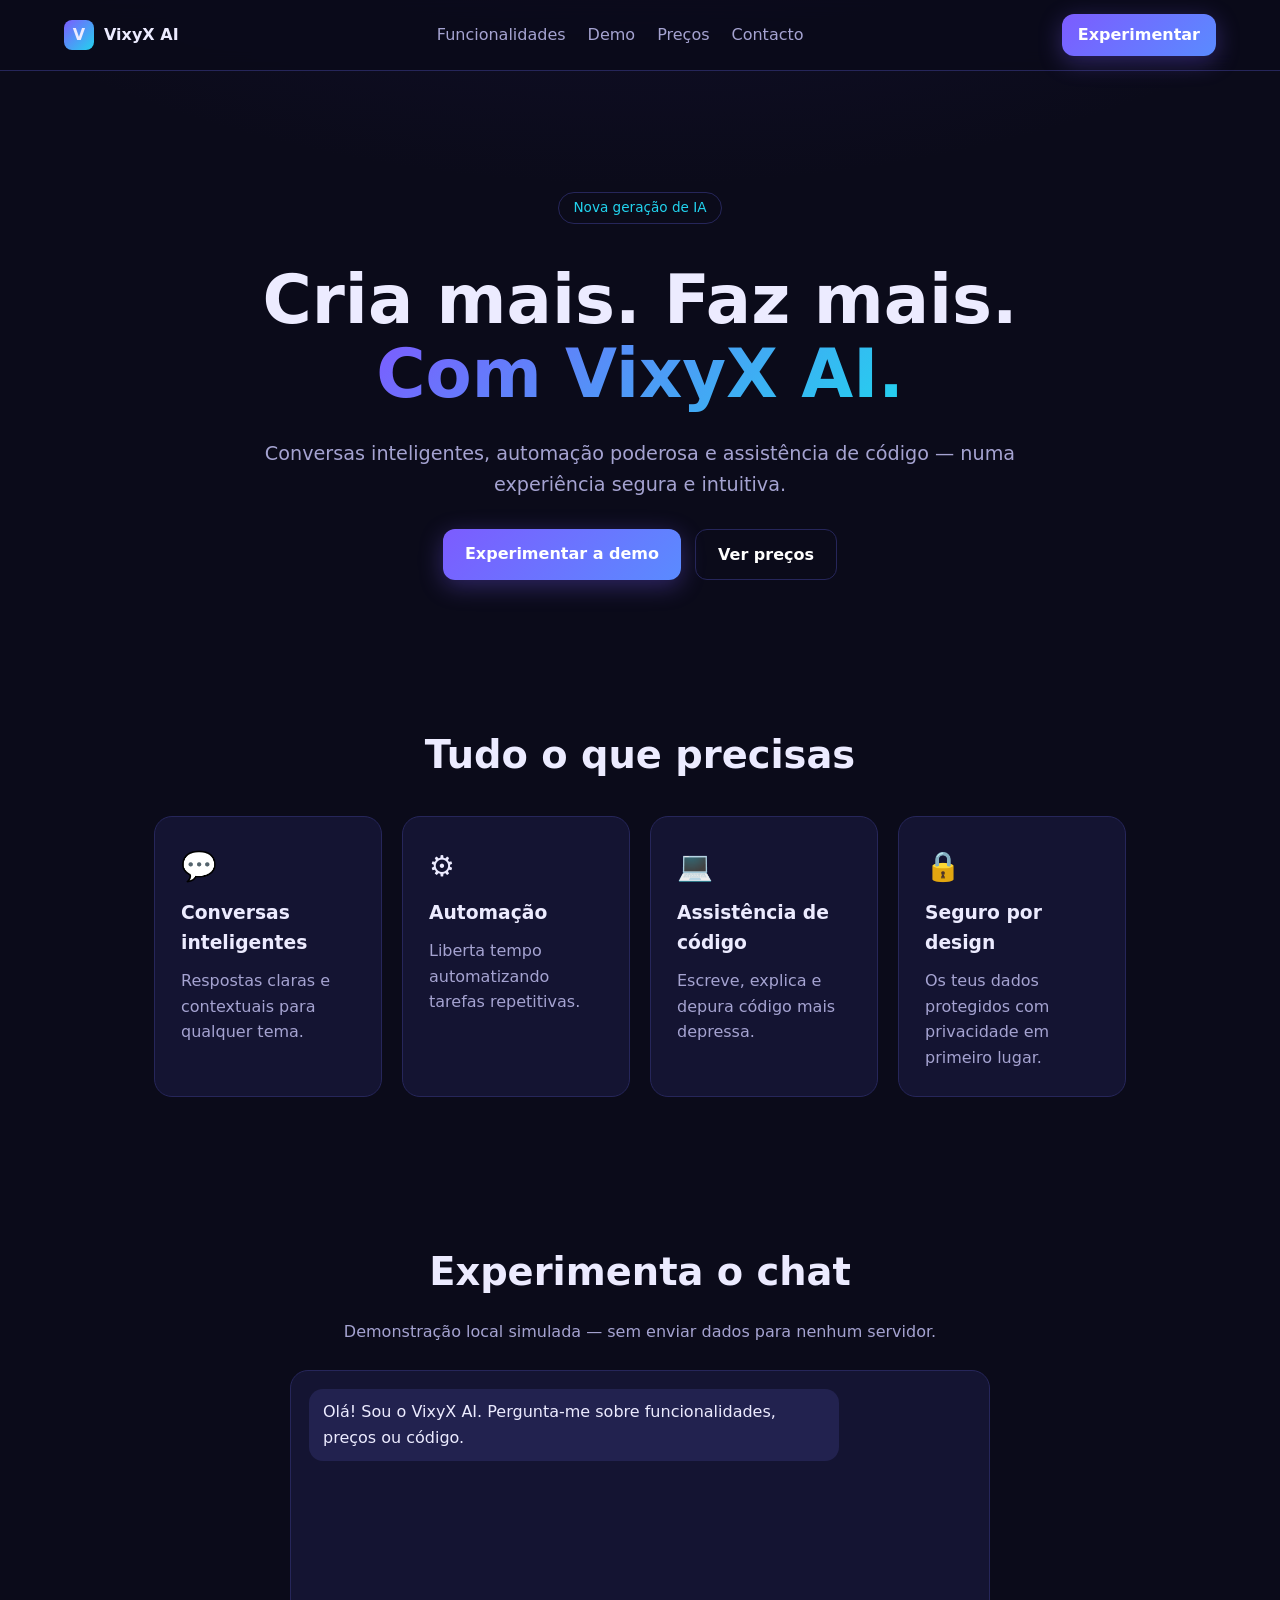
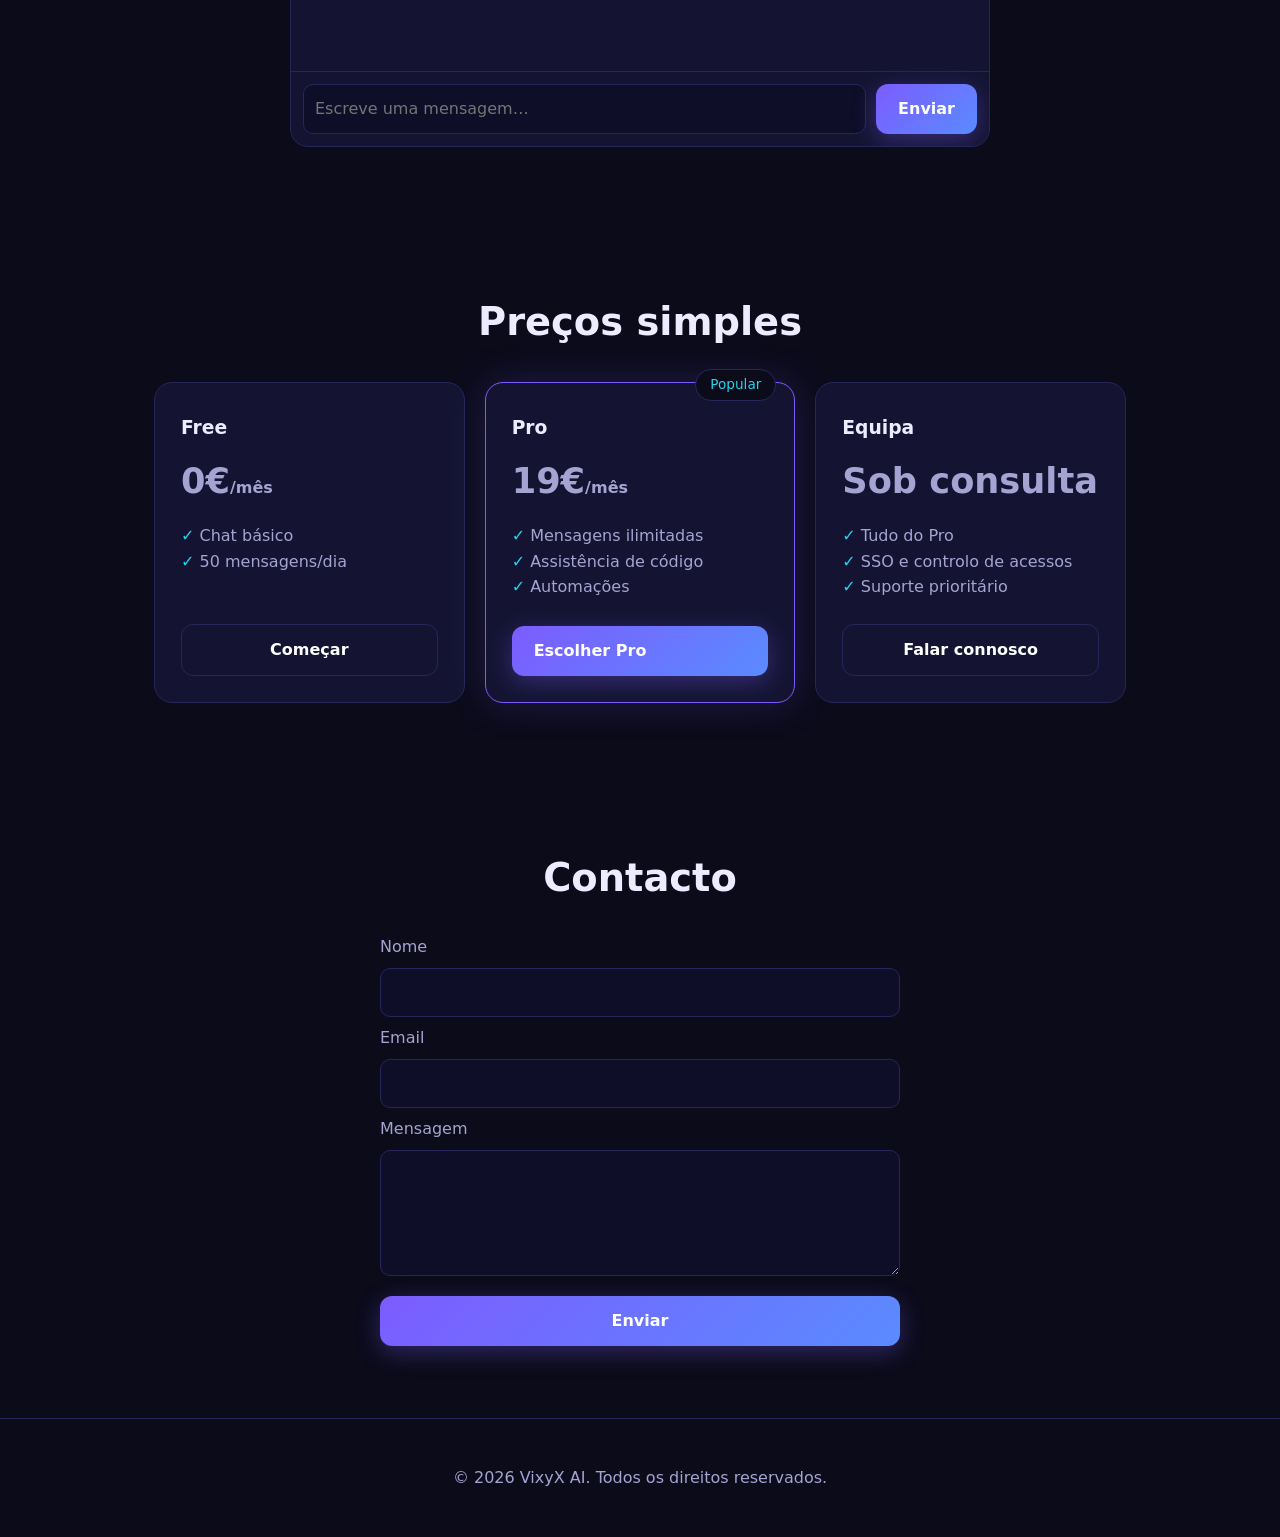
==== index.html @ f486de43 "Add VixyX AI static landing page, SEO assets and README Co-authored-by: Copilot App <223556219+Copil" ====
<!DOCTYPE html>
<html lang="pt">
<head>
<meta charset="utf-8">
<meta name="viewport" content="width=device-width, initial-scale=1">
<title>VixyX AI — Criatividade, produtividade e inovação com IA</title>
<meta name="description" content="VixyX AI é uma plataforma de inteligência artificial para conversas inteligentes, automação e assistência de código — segura e intuitiva.">
<meta name="theme-color" content="#0b0b1a">
<link rel="canonical" href="https://vixyx.ai/">
<meta property="og:type" content="website">
<meta property="og:title" content="VixyX AI">
<meta property="og:description" content="Conversas inteligentes, automação e assistência de código numa plataforma segura.">
<meta property="og:url" content="https://vixyx.ai/">
<meta property="og:image" content="https://vixyx.ai/og-image.svg">
<meta name="twitter:card" content="summary_large_image">
<meta name="twitter:image" content="https://vixyx.ai/og-image.svg">
<link rel="icon" href="data:image/svg+xml,%3Csvg xmlns='http://www.w3.org/2000/svg' viewBox='0 0 32 32'%3E%3Crect width='32' height='32' rx='8' fill='%237c5cff'/%3E%3Ctext x='16' y='22' font-size='18' text-anchor='middle' fill='white' font-family='Arial' font-weight='bold'%3EV%3C/text%3E%3C/svg%3E">
<script type="application/ld+json">
{"@context":"https://schema.org","@type":"SoftwareApplication","name":"VixyX AI","applicationCategory":"BusinessApplication","operatingSystem":"Web","description":"Plataforma de IA para conversas, automação e código.","offers":{"@type":"Offer","price":"0","priceCurrency":"EUR"}}
</script>
<link rel="stylesheet" href="styles.css">
</head>
<body>
<a class="skip" href="#main">Saltar para o conteúdo</a>
<header class="nav">
  <a class="logo" href="#top" aria-label="VixyX AI"><span class="mark">V</span>VixyX AI</a>
  <nav aria-label="Principal">
    <a href="#funcionalidades">Funcionalidades</a>
    <a href="#demo">Demo</a>
    <a href="#precos">Preços</a>
    <a href="#contacto">Contacto</a>
  </nav>
  <a class="btn small" href="#demo">Experimentar</a>
</header>

<main id="main">
<section class="hero" id="top">
  <p class="badge">Nova geração de IA</p>
  <h1>Cria mais. Faz mais.<br><span class="grad">Com VixyX AI.</span></h1>
  <p class="lead">Conversas inteligentes, automação poderosa e assistência de código — numa experiência segura e intuitiva.</p>
  <div class="cta">
    <a class="btn" href="#demo">Experimentar a demo</a>
    <a class="btn ghost" href="#precos">Ver preços</a>
  </div>
</section>

<section id="funcionalidades" class="section">
  <h2>Tudo o que precisas</h2>
  <div class="grid">
    <article class="card"><span class="ico">💬</span><h3>Conversas inteligentes</h3><p>Respostas claras e contextuais para qualquer tema.</p></article>
    <article class="card"><span class="ico">⚙️</span><h3>Automação</h3><p>Liberta tempo automatizando tarefas repetitivas.</p></article>
    <article class="card"><span class="ico">💻</span><h3>Assistência de código</h3><p>Escreve, explica e depura código mais depressa.</p></article>
    <article class="card"><span class="ico">🔒</span><h3>Seguro por design</h3><p>Os teus dados protegidos com privacidade em primeiro lugar.</p></article>
  </div>
</section>

<section id="demo" class="section">
  <h2>Experimenta o chat</h2>
  <p class="sub">Demonstração local simulada — sem enviar dados para nenhum servidor.</p>
  <div class="chat" role="region" aria-label="Demo de chat">
    <div class="log" id="log" aria-live="polite">
      <div class="msg bot">Olá! Sou o VixyX AI. Pergunta-me sobre funcionalidades, preços ou código.</div>
    </div>
    <form id="form" autocomplete="off">
      <label class="sr" for="q">Mensagem</label>
      <input id="q" type="text" placeholder="Escreve uma mensagem…" maxlength="300" required>
      <button class="btn" type="submit">Enviar</button>
    </form>
  </div>
</section>

<section id="precos" class="section">
  <h2>Preços simples</h2>
  <div class="grid three">
    <article class="card"><h3>Free</h3><p class="price">0€<small>/mês</small></p><ul><li>Chat básico</li><li>50 mensagens/dia</li></ul><a class="btn ghost" href="#contacto">Começar</a></article>
    <article class="card pop"><span class="badge">Popular</span><h3>Pro</h3><p class="price">19€<small>/mês</small></p><ul><li>Mensagens ilimitadas</li><li>Assistência de código</li><li>Automações</li></ul><a class="btn" href="#contacto">Escolher Pro</a></article>
    <article class="card"><h3>Equipa</h3><p class="price">Sob consulta</p><ul><li>Tudo do Pro</li><li>SSO e controlo de acessos</li><li>Suporte prioritário</li></ul><a class="btn ghost" href="#contacto">Falar connosco</a></article>
  </div>
</section>

<section id="contacto" class="section">
  <h2>Contacto</h2>
  <form class="contact" id="contact" action="mailto:hello@vixyx.ai" method="post" enctype="text/plain">
    <label for="n">Nome</label><input id="n" name="nome" required>
    <label for="e">Email</label><input id="e" name="email" type="email" required>
    <label for="m">Mensagem</label><textarea id="m" name="mensagem" rows="4" required></textarea>
    <button class="btn" type="submit">Enviar</button>
  </form>
</section>
</main>

<footer><p>© <span id="y">2026</span> VixyX AI. Todos os direitos reservados.</p></footer>
<script src="script.js"></script>
</body>
</html>
---- styles.css ----
:root{--bg:#0b0b1a;--card:#141432;--line:#26265a;--fg:#ecebff;--mut:#a5a3d1;--acc:#7c5cff;--acc2:#22d3ee}
*{box-sizing:border-box}
html{scroll-behavior:smooth}
body{margin:0;font-family:system-ui,-apple-system,Segoe UI,Roboto,sans-serif;background:radial-gradient(900px 500px at 50% -10%,#2a1f6e55,transparent),var(--bg);color:var(--fg);line-height:1.6}
a{color:inherit;text-decoration:none}
.skip{position:absolute;left:-999px}.skip:focus{left:8px;top:8px;background:#fff;color:#000;padding:8px;z-index:9}
.sr{position:absolute;width:1px;height:1px;overflow:hidden;clip:rect(0 0 0 0)}
.nav{position:sticky;top:0;z-index:5;display:flex;align-items:center;justify-content:space-between;gap:16px;padding:14px 5vw;background:#0b0b1acc;backdrop-filter:blur(10px);border-bottom:1px solid var(--line)}
.nav nav{display:flex;gap:22px;color:var(--mut)}
.nav nav a:hover{color:var(--fg)}
.logo{display:flex;align-items:center;gap:10px;font-weight:700}
.mark{display:grid;place-items:center;width:30px;height:30px;border-radius:8px;background:linear-gradient(135deg,var(--acc),var(--acc2))}
.btn{display:inline-block;border:0;cursor:pointer;font:inherit;font-weight:600;color:#fff;padding:12px 22px;border-radius:12px;background:linear-gradient(135deg,var(--acc),#5a8bff);box-shadow:0 6px 24px #7c5cff55;transition:transform .15s}
.btn:hover{transform:translateY(-2px)}
.btn.small{padding:8px 16px}
.btn.ghost{background:transparent;border:1px solid var(--line);box-shadow:none;text-align:center}
:focus-visible{outline:2px solid var(--acc2);outline-offset:2px}
.hero{text-align:center;padding:12vh 5vw 8vh;max-width:900px;margin:auto}
.hero h1{font-size:clamp(2.2rem,6vw,4.2rem);line-height:1.1;margin:.4em 0}
.grad{background:linear-gradient(135deg,var(--acc),var(--acc2));-webkit-background-clip:text;background-clip:text;color:transparent}
.lead{color:var(--mut);font-size:1.2rem}
.cta{display:flex;gap:14px;justify-content:center;flex-wrap:wrap;margin-top:28px}
.badge{display:inline-block;padding:4px 14px;border:1px solid var(--line);border-radius:99px;color:var(--acc2);font-size:.85rem}
.section{max-width:1100px;margin:auto;padding:8vh 5vw}
.section h2{font-size:clamp(1.6rem,4vw,2.4rem);text-align:center;margin:0 0 .4em}
.sub{text-align:center;color:var(--mut)}
.grid{display:grid;grid-template-columns:repeat(auto-fit,minmax(220px,1fr));gap:20px;margin-top:30px}
.grid.three{grid-template-columns:repeat(auto-fit,minmax(260px,1fr))}
.card{position:relative;background:var(--card);border:1px solid var(--line);border-radius:18px;padding:26px;display:flex;flex-direction:column;gap:6px}
.card h3{margin:.2em 0}.card p{color:var(--mut);margin:0}
.card.pop{border-color:var(--acc);box-shadow:0 0 40px #7c5cff33}
.card .badge{position:absolute;top:-14px;right:18px;background:var(--bg)}
.ico{font-size:1.8rem}
.price{font-size:2.2rem;font-weight:700}.price small{font-size:1rem;color:var(--mut)}
.card ul{list-style:none;padding:0;margin:8px 0 18px;color:var(--mut);flex:1}
.card li:before{content:"✓ ";color:var(--acc2)}
.chat{max-width:700px;margin:26px auto 0;background:var(--card);border:1px solid var(--line);border-radius:18px;overflow:hidden}
.log{height:300px;overflow-y:auto;padding:18px;display:flex;flex-direction:column;gap:10px}
.msg{max-width:80%;padding:10px 14px;border-radius:14px;overflow-wrap:anywhere}
.msg.bot{background:#22224f;align-self:flex-start}
.msg.user{background:var(--acc);align-self:flex-end}
.chat form{display:flex;gap:10px;padding:12px;border-top:1px solid var(--line)}
input,textarea{width:100%;font:inherit;color:var(--fg);background:#0e0e28;border:1px solid var(--line);border-radius:10px;padding:11px}
.contact{max-width:520px;margin:26px auto 0;display:flex;flex-direction:column;gap:8px}
.contact label{color:var(--mut)}
.contact .btn{margin-top:12px}
footer{text-align:center;color:var(--mut);padding:30px;border-top:1px solid var(--line)}
@media(max-width:640px){.nav{flex-wrap:wrap;justify-content:center}.nav nav{order:3;width:100%;justify-content:center;gap:14px;font-size:.9rem}}
@media(prefers-reduced-motion:reduce){html{scroll-behavior:auto}.btn{transition:none}}
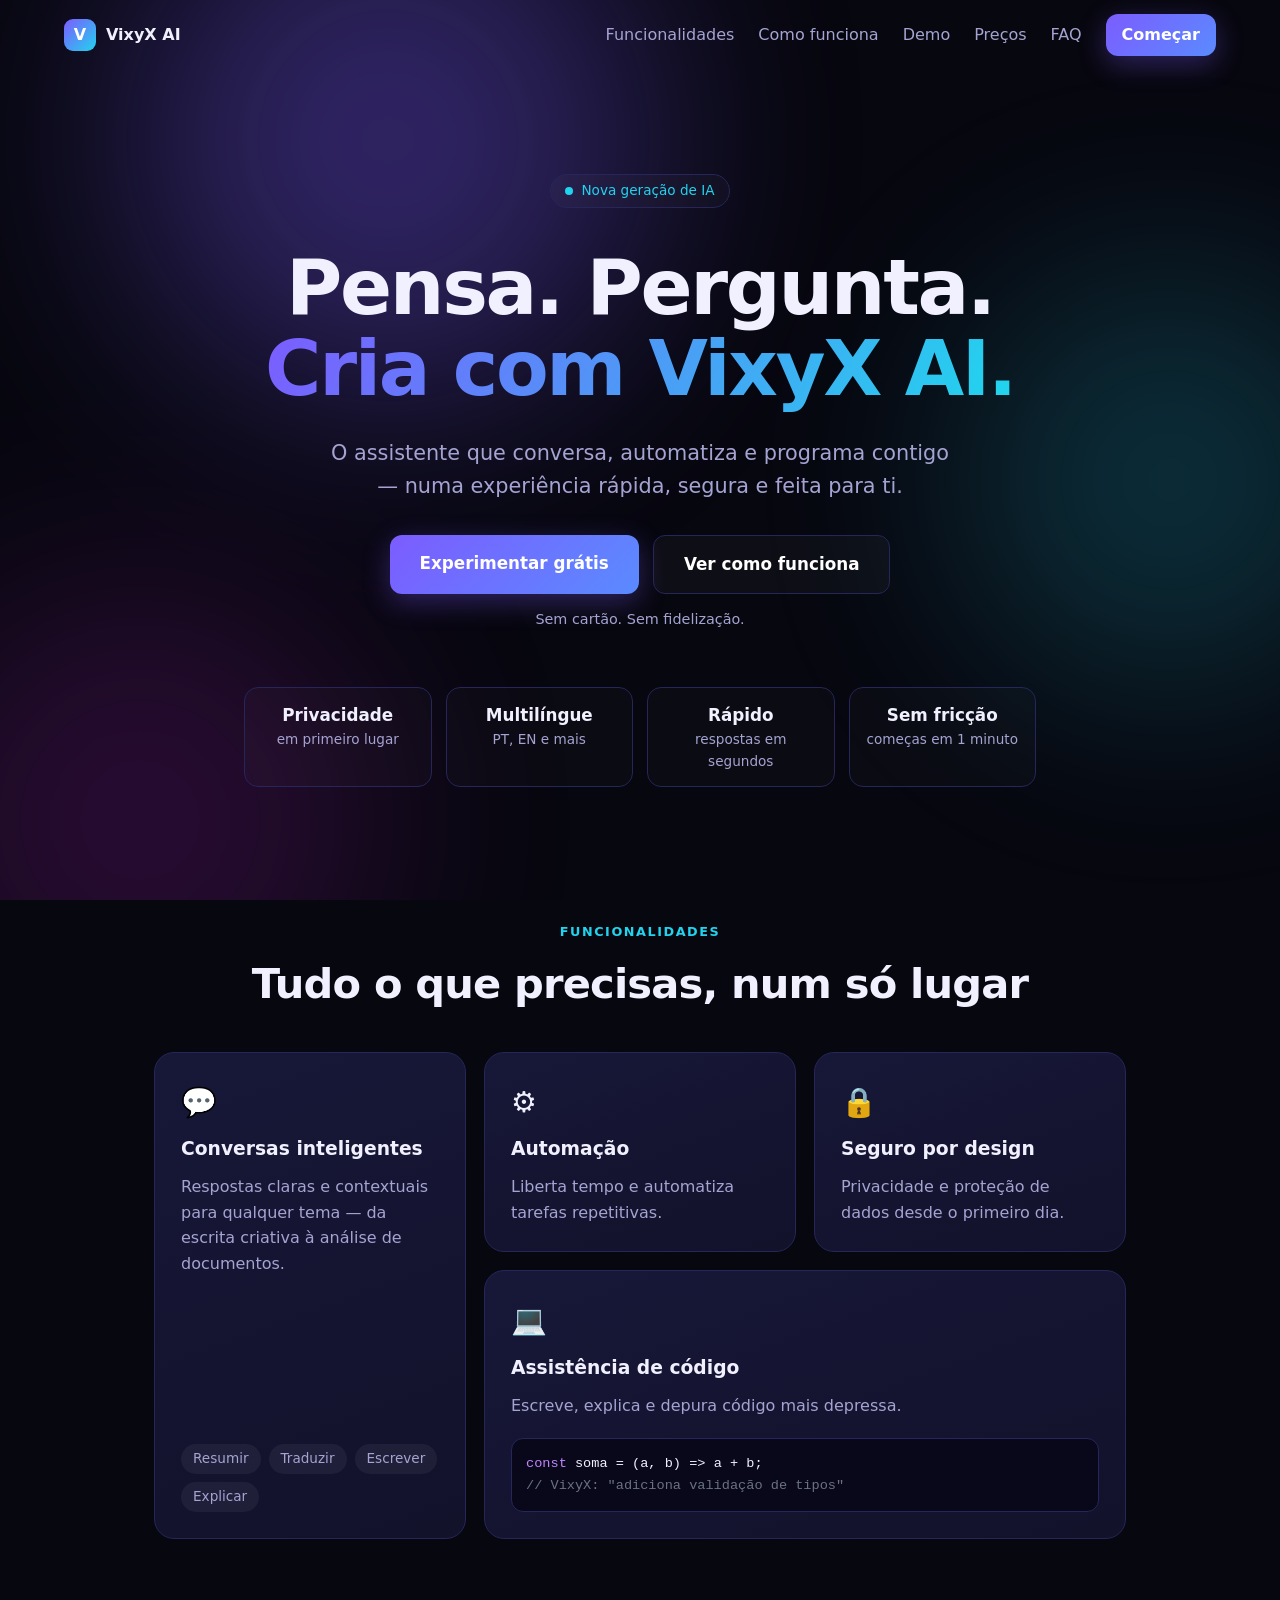
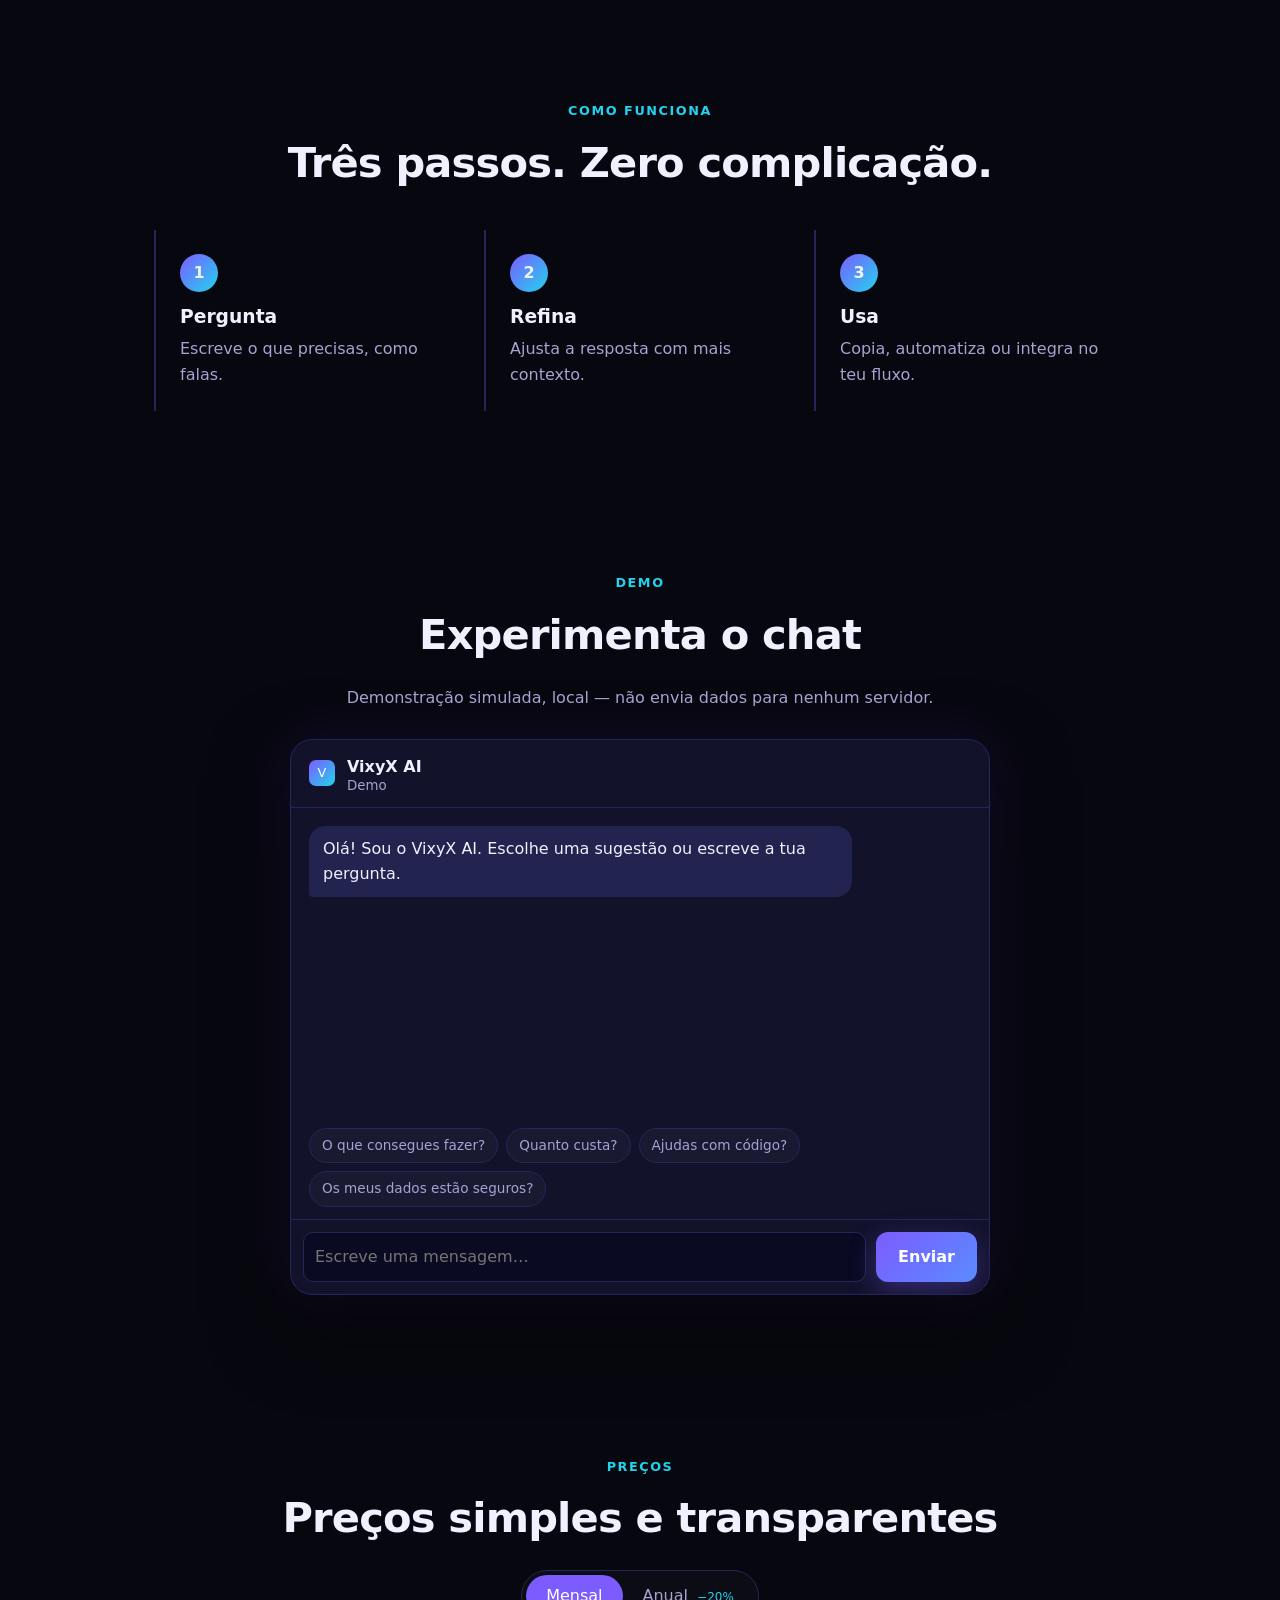
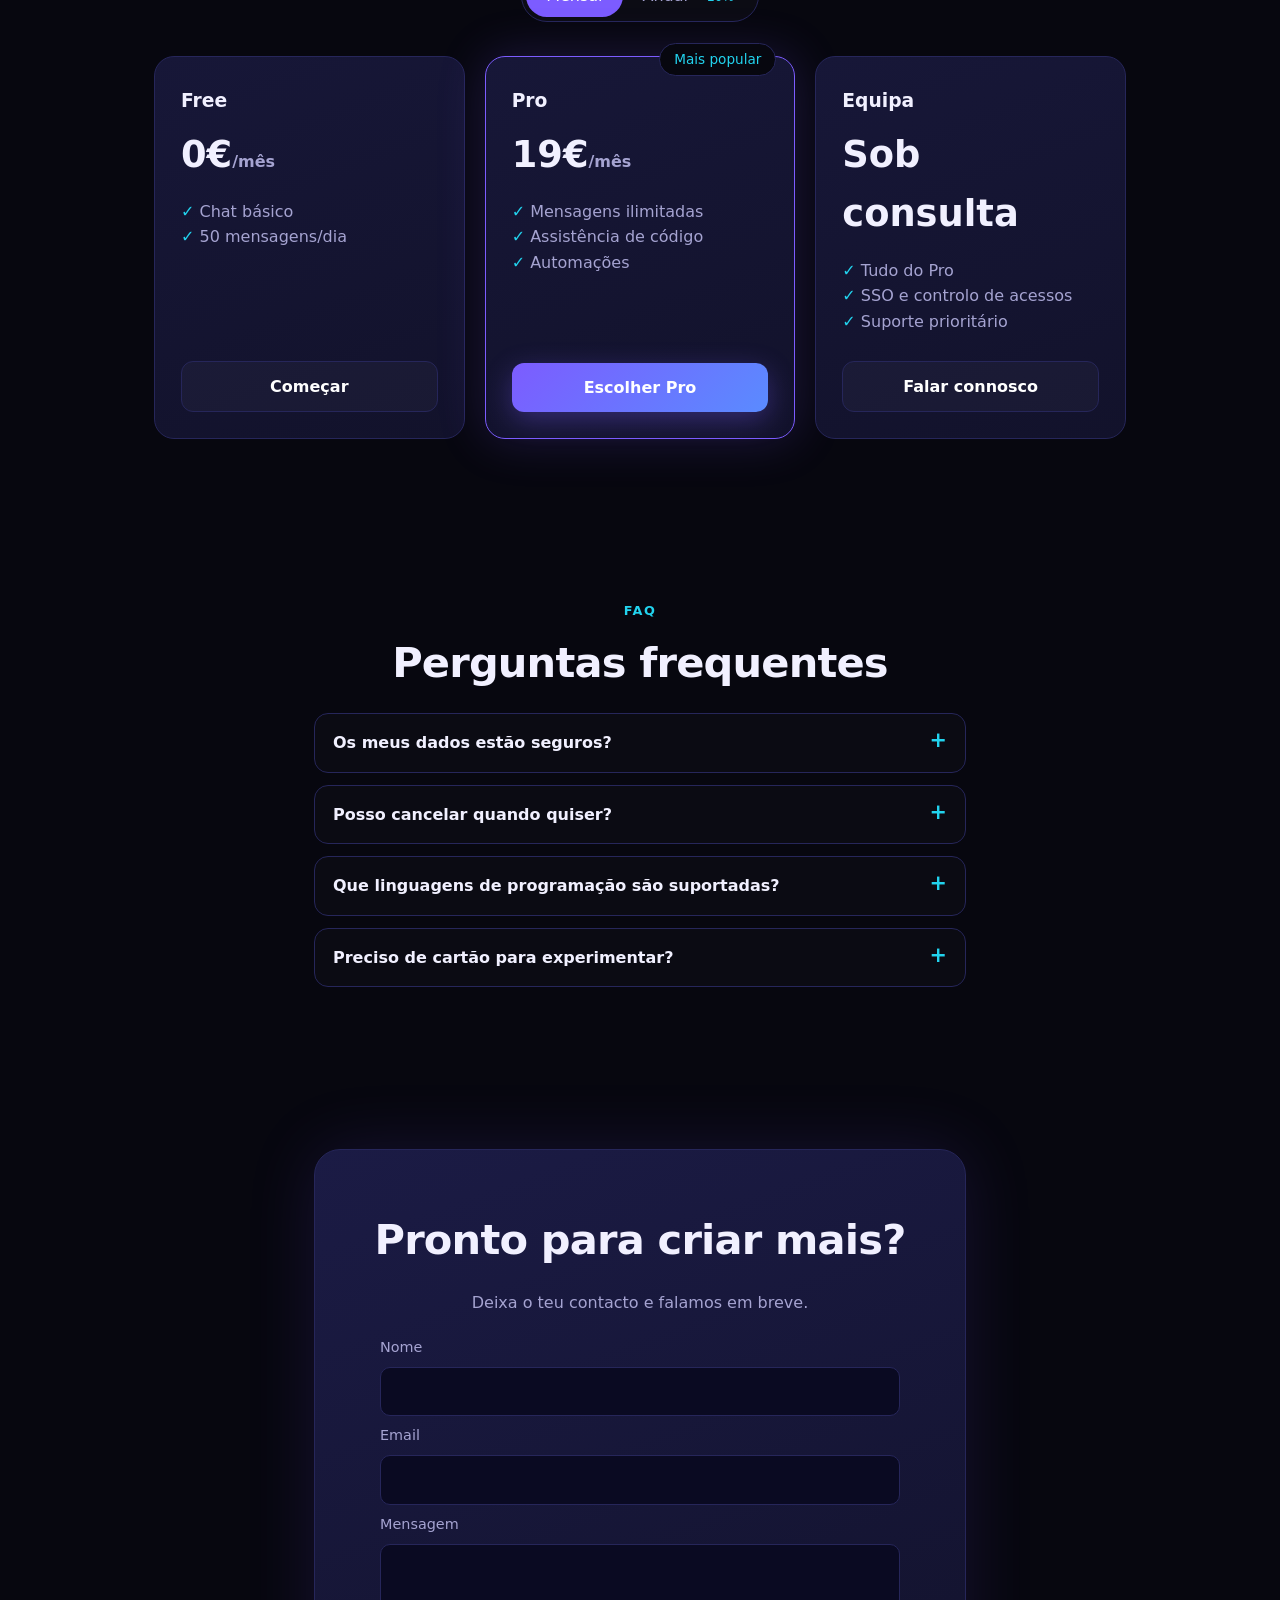
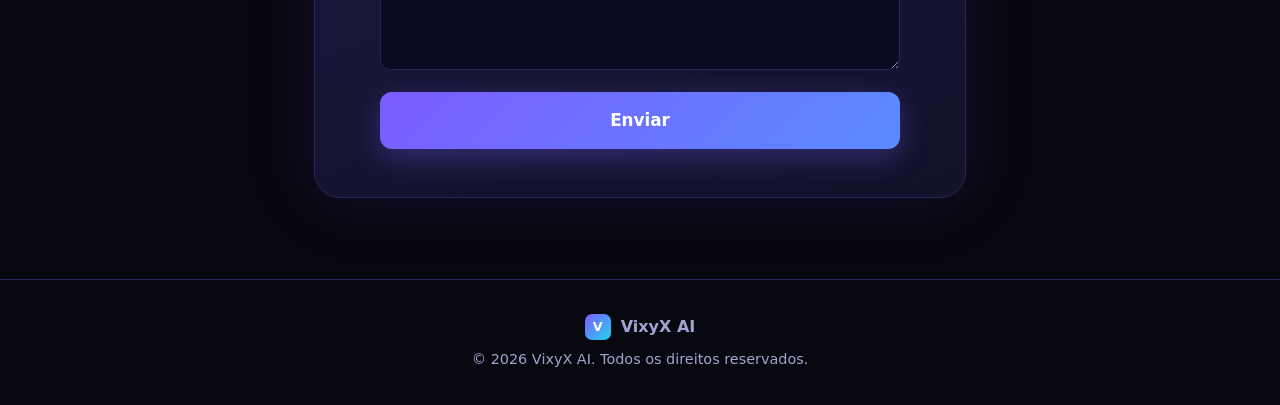
==== commit 09bd0103: "Redesign landing page: bento features, FAQ, pricing toggle, mobile menu, animations Co-authored-by: " ====
--- a/index.html
+++ b/index.html
@@ -3,12 +3,12 @@
 <head>
 <meta charset="utf-8">
 <meta name="viewport" content="width=device-width, initial-scale=1">
-<title>VixyX AI — Criatividade, produtividade e inovação com IA</title>
-<meta name="description" content="VixyX AI é uma plataforma de inteligência artificial para conversas inteligentes, automação e assistência de código — segura e intuitiva.">
-<meta name="theme-color" content="#0b0b1a">
+<title>VixyX AI — Cria mais, faz mais com IA</title>
+<meta name="description" content="VixyX AI: conversas inteligentes, automação e assistência de código numa plataforma segura e intuitiva. Experimenta a demo grátis.">
+<meta name="theme-color" content="#07070f">
 <link rel="canonical" href="https://vixyx.ai/">
 <meta property="og:type" content="website">
-<meta property="og:title" content="VixyX AI">
+<meta property="og:title" content="VixyX AI — Cria mais, faz mais com IA">
 <meta property="og:description" content="Conversas inteligentes, automação e assistência de código numa plataforma segura.">
 <meta property="og:url" content="https://vixyx.ai/">
 <meta property="og:image" content="https://vixyx.ai/og-image.svg">
@@ -16,50 +16,87 @@
 <meta name="twitter:image" content="https://vixyx.ai/og-image.svg">
 <link rel="icon" href="data:image/svg+xml,%3Csvg xmlns='http://www.w3.org/2000/svg' viewBox='0 0 32 32'%3E%3Crect width='32' height='32' rx='8' fill='%237c5cff'/%3E%3Ctext x='16' y='22' font-size='18' text-anchor='middle' fill='white' font-family='Arial' font-weight='bold'%3EV%3C/text%3E%3C/svg%3E">
 <script type="application/ld+json">
-{"@context":"https://schema.org","@type":"SoftwareApplication","name":"VixyX AI","applicationCategory":"BusinessApplication","operatingSystem":"Web","description":"Plataforma de IA para conversas, automação e código.","offers":{"@type":"Offer","price":"0","priceCurrency":"EUR"}}
+{"@context":"https://schema.org","@graph":[
+{"@type":"SoftwareApplication","name":"VixyX AI","applicationCategory":"BusinessApplication","operatingSystem":"Web","description":"Plataforma de IA para conversas, automação e código.","offers":{"@type":"Offer","price":"0","priceCurrency":"EUR"}},
+{"@type":"FAQPage","mainEntity":[
+{"@type":"Question","name":"Os meus dados estão seguros?","acceptedAnswer":{"@type":"Answer","text":"Sim. A privacidade é um princípio de design: os teus dados são protegidos e não são vendidos."}},
+{"@type":"Question","name":"Posso cancelar quando quiser?","acceptedAnswer":{"@type":"Answer","text":"Sim, sem fidelização. Cancelas a qualquer momento."}},
+{"@type":"Question","name":"Que linguagens de programação são suportadas?","acceptedAnswer":{"@type":"Answer","text":"As mais comuns, como Python, JavaScript, TypeScript, C#, Java, Go e Rust."}}
+]}]}
 </script>
 <link rel="stylesheet" href="styles.css">
 </head>
 <body>
+<div class="orbs" aria-hidden="true"><i></i><i></i><i></i></div>
 <a class="skip" href="#main">Saltar para o conteúdo</a>
-<header class="nav">
+
+<header class="nav" id="nav">
   <a class="logo" href="#top" aria-label="VixyX AI"><span class="mark">V</span>VixyX AI</a>
-  <nav aria-label="Principal">
+  <button class="burger" id="burger" aria-label="Abrir menu" aria-expanded="false" aria-controls="menu"><span></span><span></span><span></span></button>
+  <nav id="menu" aria-label="Principal">
     <a href="#funcionalidades">Funcionalidades</a>
+    <a href="#como">Como funciona</a>
     <a href="#demo">Demo</a>
     <a href="#precos">Preços</a>
-    <a href="#contacto">Contacto</a>
+    <a href="#faq">FAQ</a>
+    <a class="btn small" href="#contacto">Começar</a>
   </nav>
-  <a class="btn small" href="#demo">Experimentar</a>
 </header>
 
 <main id="main">
 <section class="hero" id="top">
-  <p class="badge">Nova geração de IA</p>
-  <h1>Cria mais. Faz mais.<br><span class="grad">Com VixyX AI.</span></h1>
-  <p class="lead">Conversas inteligentes, automação poderosa e assistência de código — numa experiência segura e intuitiva.</p>
-  <div class="cta">
-    <a class="btn" href="#demo">Experimentar a demo</a>
-    <a class="btn ghost" href="#precos">Ver preços</a>
+  <p class="badge reveal"><span class="dot"></span> Nova geração de IA</p>
+  <h1 class="reveal">Pensa. Pergunta.<br><span class="grad">Cria com VixyX AI.</span></h1>
+  <p class="lead reveal">O assistente que conversa, automatiza e programa contigo — numa experiência rápida, segura e feita para ti.</p>
+  <div class="cta reveal">
+    <a class="btn lg" href="#demo">Experimentar grátis</a>
+    <a class="btn ghost lg" href="#como">Ver como funciona</a>
+  </div>
+  <p class="note reveal">Sem cartão. Sem fidelização.</p>
+  <ul class="proof reveal" aria-label="Princípios">
+    <li><strong>Privacidade</strong><span>em primeiro lugar</span></li>
+    <li><strong>Multilíngue</strong><span>PT, EN e mais</span></li>
+    <li><strong>Rápido</strong><span>respostas em segundos</span></li>
+    <li><strong>Sem fricção</strong><span>começas em 1 minuto</span></li>
+  </ul>
+</section>
+
+<section id="funcionalidades" class="section">
+  <p class="eyebrow">Funcionalidades</p>
+  <h2>Tudo o que precisas, num só lugar</h2>
+  <div class="bento">
+    <article class="card big reveal"><span class="ico">💬</span><h3>Conversas inteligentes</h3><p>Respostas claras e contextuais para qualquer tema — da escrita criativa à análise de documentos.</p><div class="mini"><span>Resumir</span><span>Traduzir</span><span>Escrever</span><span>Explicar</span></div></article>
+    <article class="card reveal"><span class="ico">⚙️</span><h3>Automação</h3><p>Liberta tempo e automatiza tarefas repetitivas.</p></article>
+    <article class="card reveal"><span class="ico">🔒</span><h3>Seguro por design</h3><p>Privacidade e proteção de dados desde o primeiro dia.</p></article>
+    <article class="card wide reveal"><span class="ico">💻</span><h3>Assistência de código</h3><p>Escreve, explica e depura código mais depressa.</p><pre><code><span class="k">const</span> soma = (a, b) =&gt; a + b;
+<span class="c">// VixyX: "adiciona validação de tipos"</span></code></pre></article>
   </div>
 </section>
 
-<section id="funcionalidades" class="section">
-  <h2>Tudo o que precisas</h2>
-  <div class="grid">
-    <article class="card"><span class="ico">💬</span><h3>Conversas inteligentes</h3><p>Respostas claras e contextuais para qualquer tema.</p></article>
-    <article class="card"><span class="ico">⚙️</span><h3>Automação</h3><p>Liberta tempo automatizando tarefas repetitivas.</p></article>
-    <article class="card"><span class="ico">💻</span><h3>Assistência de código</h3><p>Escreve, explica e depura código mais depressa.</p></article>
-    <article class="card"><span class="ico">🔒</span><h3>Seguro por design</h3><p>Os teus dados protegidos com privacidade em primeiro lugar.</p></article>
-  </div>
+<section id="como" class="section">
+  <p class="eyebrow">Como funciona</p>
+  <h2>Três passos. Zero complicação.</h2>
+  <ol class="steps">
+    <li class="reveal"><b>1</b><h3>Pergunta</h3><p>Escreve o que precisas, como falas.</p></li>
+    <li class="reveal"><b>2</b><h3>Refina</h3><p>Ajusta a resposta com mais contexto.</p></li>
+    <li class="reveal"><b>3</b><h3>Usa</h3><p>Copia, automatiza ou integra no teu fluxo.</p></li>
+  </ol>
 </section>
 
 <section id="demo" class="section">
+  <p class="eyebrow">Demo</p>
   <h2>Experimenta o chat</h2>
-  <p class="sub">Demonstração local simulada — sem enviar dados para nenhum servidor.</p>
+  <p class="sub">Demonstração simulada, local — não envia dados para nenhum servidor.</p>
   <div class="chat" role="region" aria-label="Demo de chat">
+    <div class="chat-head"><span class="mark sm">V</span><div><strong>VixyX AI</strong><small>Demo</small></div></div>
     <div class="log" id="log" aria-live="polite">
-      <div class="msg bot">Olá! Sou o VixyX AI. Pergunta-me sobre funcionalidades, preços ou código.</div>
+      <div class="msg bot">Olá! Sou o VixyX AI. Escolhe uma sugestão ou escreve a tua pergunta.</div>
+    </div>
+    <div class="chips" id="chips">
+      <button type="button">O que consegues fazer?</button>
+      <button type="button">Quanto custa?</button>
+      <button type="button">Ajudas com código?</button>
+      <button type="button">Os meus dados estão seguros?</button>
     </div>
     <form id="form" autocomplete="off">
       <label class="sr" for="q">Mensagem</label>
@@ -70,26 +107,46 @@
 </section>
 
 <section id="precos" class="section">
-  <h2>Preços simples</h2>
+  <p class="eyebrow">Preços</p>
+  <h2>Preços simples e transparentes</h2>
+  <div class="toggle" role="group" aria-label="Período de faturação">
+    <button type="button" class="on" data-p="m" aria-pressed="true">Mensal</button>
+    <button type="button" data-p="a" aria-pressed="false">Anual <em>−20%</em></button>
+  </div>
   <div class="grid three">
-    <article class="card"><h3>Free</h3><p class="price">0€<small>/mês</small></p><ul><li>Chat básico</li><li>50 mensagens/dia</li></ul><a class="btn ghost" href="#contacto">Começar</a></article>
-    <article class="card pop"><span class="badge">Popular</span><h3>Pro</h3><p class="price">19€<small>/mês</small></p><ul><li>Mensagens ilimitadas</li><li>Assistência de código</li><li>Automações</li></ul><a class="btn" href="#contacto">Escolher Pro</a></article>
-    <article class="card"><h3>Equipa</h3><p class="price">Sob consulta</p><ul><li>Tudo do Pro</li><li>SSO e controlo de acessos</li><li>Suporte prioritário</li></ul><a class="btn ghost" href="#contacto">Falar connosco</a></article>
+    <article class="card reveal"><h3>Free</h3><p class="price">0€<small>/mês</small></p><ul><li>Chat básico</li><li>50 mensagens/dia</li></ul><a class="btn ghost" href="#contacto">Começar</a></article>
+    <article class="card pop reveal"><span class="badge">Mais popular</span><h3>Pro</h3><p class="price"><span id="pro">19</span>€<small>/mês</small></p><ul><li>Mensagens ilimitadas</li><li>Assistência de código</li><li>Automações</li></ul><a class="btn" href="#contacto">Escolher Pro</a></article>
+    <article class="card reveal"><h3>Equipa</h3><p class="price">Sob consulta</p><ul><li>Tudo do Pro</li><li>SSO e controlo de acessos</li><li>Suporte prioritário</li></ul><a class="btn ghost" href="#contacto">Falar connosco</a></article>
   </div>
 </section>
 
-<section id="contacto" class="section">
-  <h2>Contacto</h2>
-  <form class="contact" id="contact" action="mailto:hello@vixyx.ai" method="post" enctype="text/plain">
-    <label for="n">Nome</label><input id="n" name="nome" required>
-    <label for="e">Email</label><input id="e" name="email" type="email" required>
-    <label for="m">Mensagem</label><textarea id="m" name="mensagem" rows="4" required></textarea>
-    <button class="btn" type="submit">Enviar</button>
-  </form>
+<section id="faq" class="section narrow">
+  <p class="eyebrow">FAQ</p>
+  <h2>Perguntas frequentes</h2>
+  <details class="reveal"><summary>Os meus dados estão seguros?</summary><p>Sim. A privacidade é um princípio de design: os teus dados são protegidos e não são vendidos.</p></details>
+  <details class="reveal"><summary>Posso cancelar quando quiser?</summary><p>Sim, sem fidelização. Cancelas a qualquer momento.</p></details>
+  <details class="reveal"><summary>Que linguagens de programação são suportadas?</summary><p>As mais comuns, como Python, JavaScript, TypeScript, C#, Java, Go e Rust.</p></details>
+  <details class="reveal"><summary>Preciso de cartão para experimentar?</summary><p>Não. O plano Free não exige cartão.</p></details>
+</section>
+
+<section id="contacto" class="section narrow">
+  <div class="final">
+    <h2>Pronto para criar mais?</h2>
+    <p class="sub">Deixa o teu contacto e falamos em breve.</p>
+    <form class="contact" id="contact" action="mailto:hello@vixyx.ai" method="post" enctype="text/plain">
+      <label for="n">Nome</label><input id="n" name="nome" autocomplete="name" required>
+      <label for="e">Email</label><input id="e" name="email" type="email" autocomplete="email" required>
+      <label for="m">Mensagem</label><textarea id="m" name="mensagem" rows="4" required></textarea>
+      <button class="btn lg" type="submit">Enviar</button>
+    </form>
+  </div>
 </section>
 </main>
 
-<footer><p>© <span id="y">2026</span> VixyX AI. Todos os direitos reservados.</p></footer>
+<footer>
+  <a class="logo" href="#top"><span class="mark sm">V</span>VixyX AI</a>
+  <p>© <span id="y">2026</span> VixyX AI. Todos os direitos reservados.</p>
+</footer>
 <script src="script.js"></script>
 </body>
 </html>
--- a/styles.css
+++ b/styles.css
@@ -1,49 +1,133 @@
-:root{--bg:#0b0b1a;--card:#141432;--line:#26265a;--fg:#ecebff;--mut:#a5a3d1;--acc:#7c5cff;--acc2:#22d3ee}
+:root{--bg:#07070f;--card:#12122b;--line:#26265a;--fg:#f1f0ff;--mut:#a5a3d1;--acc:#7c5cff;--acc2:#22d3ee}
 *{box-sizing:border-box}
-html{scroll-behavior:smooth}
-body{margin:0;font-family:system-ui,-apple-system,Segoe UI,Roboto,sans-serif;background:radial-gradient(900px 500px at 50% -10%,#2a1f6e55,transparent),var(--bg);color:var(--fg);line-height:1.6}
+html{scroll-behavior:smooth;scroll-padding-top:80px}
+body{margin:0;font-family:system-ui,-apple-system,Segoe UI,Roboto,sans-serif;background:var(--bg);color:var(--fg);line-height:1.6;overflow-x:hidden}
 a{color:inherit;text-decoration:none}
-.skip{position:absolute;left:-999px}.skip:focus{left:8px;top:8px;background:#fff;color:#000;padding:8px;z-index:9}
+button{font:inherit;color:inherit}
+.skip{position:absolute;left:-999px}.skip:focus{left:8px;top:8px;background:#fff;color:#000;padding:8px;z-index:99}
 .sr{position:absolute;width:1px;height:1px;overflow:hidden;clip:rect(0 0 0 0)}
-.nav{position:sticky;top:0;z-index:5;display:flex;align-items:center;justify-content:space-between;gap:16px;padding:14px 5vw;background:#0b0b1acc;backdrop-filter:blur(10px);border-bottom:1px solid var(--line)}
-.nav nav{display:flex;gap:22px;color:var(--mut)}
-.nav nav a:hover{color:var(--fg)}
+:focus-visible{outline:2px solid var(--acc2);outline-offset:2px}
+
+.orbs{position:fixed;inset:0;z-index:-1;overflow:hidden}
+.orbs i{position:absolute;border-radius:50%;filter:blur(110px);opacity:.35;animation:float 18s ease-in-out infinite alternate}
+.orbs i:nth-child(1){width:520px;height:520px;background:var(--acc);top:-120px;left:10%}
+.orbs i:nth-child(2){width:420px;height:420px;background:var(--acc2);top:30%;right:-100px;animation-delay:-6s;opacity:.2}
+.orbs i:nth-child(3){width:480px;height:480px;background:#c026d3;bottom:-160px;left:-100px;animation-delay:-12s;opacity:.18}
+@keyframes float{to{transform:translate(60px,40px) scale(1.15)}}
+
+.nav{position:sticky;top:0;z-index:20;display:flex;align-items:center;justify-content:space-between;padding:14px 5vw;transition:background .3s,border-color .3s;border-bottom:1px solid transparent}
+.nav.stuck{background:#07070fd9;backdrop-filter:blur(12px);border-color:var(--line)}
+.nav nav{display:flex;align-items:center;gap:24px;color:var(--mut)}
+.nav nav a:not(.btn):hover{color:var(--fg)}
 .logo{display:flex;align-items:center;gap:10px;font-weight:700}
-.mark{display:grid;place-items:center;width:30px;height:30px;border-radius:8px;background:linear-gradient(135deg,var(--acc),var(--acc2))}
-.btn{display:inline-block;border:0;cursor:pointer;font:inherit;font-weight:600;color:#fff;padding:12px 22px;border-radius:12px;background:linear-gradient(135deg,var(--acc),#5a8bff);box-shadow:0 6px 24px #7c5cff55;transition:transform .15s}
-.btn:hover{transform:translateY(-2px)}
-.btn.small{padding:8px 16px}
-.btn.ghost{background:transparent;border:1px solid var(--line);box-shadow:none;text-align:center}
-:focus-visible{outline:2px solid var(--acc2);outline-offset:2px}
-.hero{text-align:center;padding:12vh 5vw 8vh;max-width:900px;margin:auto}
-.hero h1{font-size:clamp(2.2rem,6vw,4.2rem);line-height:1.1;margin:.4em 0}
-.grad{background:linear-gradient(135deg,var(--acc),var(--acc2));-webkit-background-clip:text;background-clip:text;color:transparent}
-.lead{color:var(--mut);font-size:1.2rem}
-.cta{display:flex;gap:14px;justify-content:center;flex-wrap:wrap;margin-top:28px}
-.badge{display:inline-block;padding:4px 14px;border:1px solid var(--line);border-radius:99px;color:var(--acc2);font-size:.85rem}
-.section{max-width:1100px;margin:auto;padding:8vh 5vw}
-.section h2{font-size:clamp(1.6rem,4vw,2.4rem);text-align:center;margin:0 0 .4em}
-.sub{text-align:center;color:var(--mut)}
-.grid{display:grid;grid-template-columns:repeat(auto-fit,minmax(220px,1fr));gap:20px;margin-top:30px}
+.mark{display:grid;place-items:center;width:32px;height:32px;border-radius:9px;background:linear-gradient(135deg,var(--acc),var(--acc2));color:#fff}
+.mark.sm{width:26px;height:26px;font-size:.8rem;border-radius:7px}
+.burger{display:none;background:none;border:0;width:42px;height:42px;cursor:pointer;flex-direction:column;justify-content:center;gap:5px;padding:10px}
+.burger span{display:block;height:2px;background:var(--fg);border-radius:2px;transition:.25s}
+.burger[aria-expanded=true] span:nth-child(1){transform:translateY(7px) rotate(45deg)}
+.burger[aria-expanded=true] span:nth-child(2){opacity:0}
+.burger[aria-expanded=true] span:nth-child(3){transform:translateY(-7px) rotate(-45deg)}
+
+.btn{display:inline-block;border:0;cursor:pointer;font-weight:600;color:#fff;padding:12px 22px;border-radius:12px;background:linear-gradient(135deg,var(--acc),#5a8bff);box-shadow:0 8px 28px #7c5cff55;transition:transform .15s,box-shadow .15s;text-align:center}
+.btn:hover{transform:translateY(-2px);box-shadow:0 12px 34px #7c5cff77}
+.btn.small{padding:8px 16px}.btn.lg{padding:15px 30px;font-size:1.05rem}
+.btn.ghost{background:#ffffff08;border:1px solid var(--line);box-shadow:none}
+.btn.ghost:hover{border-color:var(--acc)}
+
+.hero{text-align:center;padding:10vh 5vw 6vh;max-width:920px;margin:auto}
+.hero h1{font-size:clamp(2.4rem,7vw,4.8rem);line-height:1.05;margin:.35em 0;letter-spacing:-.03em}
+.grad{background:linear-gradient(120deg,var(--acc),var(--acc2),#c084fc);background-size:200% auto;-webkit-background-clip:text;background-clip:text;color:transparent;animation:shine 6s linear infinite}
+@keyframes shine{to{background-position:200% center}}
+.lead{color:var(--mut);font-size:clamp(1.05rem,2.2vw,1.3rem);max-width:640px;margin:0 auto}
+.cta{display:flex;gap:14px;justify-content:center;flex-wrap:wrap;margin-top:32px}
+.note{color:var(--mut);font-size:.9rem;margin-top:14px}
+.badge{display:inline-flex;align-items:center;gap:8px;padding:5px 14px;border:1px solid var(--line);border-radius:99px;color:var(--acc2);font-size:.85rem;background:#ffffff06}
+.dot{width:8px;height:8px;border-radius:50%;background:var(--acc2);box-shadow:0 0 0 0 var(--acc2);animation:pulse 2s infinite}
+@keyframes pulse{70%{box-shadow:0 0 0 10px transparent}}
+.proof{list-style:none;padding:0;margin:56px 0 0;display:grid;grid-template-columns:repeat(auto-fit,minmax(150px,1fr));gap:14px}
+.proof li{border:1px solid var(--line);background:#ffffff05;border-radius:14px;padding:14px;display:flex;flex-direction:column}
+.proof strong{font-size:1.05rem}.proof span{color:var(--mut);font-size:.85rem}
+
+.section{max-width:1100px;margin:auto;padding:9vh 5vw}
+.section.narrow{max-width:780px}
+.eyebrow{text-align:center;color:var(--acc2);font-weight:600;letter-spacing:.12em;text-transform:uppercase;font-size:.8rem;margin:0}
+.section h2{font-size:clamp(1.7rem,4.2vw,2.6rem);text-align:center;margin:.2em 0 .4em;letter-spacing:-.02em}
+.sub{text-align:center;color:var(--mut);margin-top:0}
+
+.card{position:relative;background:linear-gradient(160deg,#171738,var(--card));border:1px solid var(--line);border-radius:20px;padding:26px;display:flex;flex-direction:column;gap:6px;transition:transform .25s,border-color .25s}
+.card:hover{transform:translateY(-4px);border-color:#4a4aa0}
+.card h3{margin:.2em 0}.card p{color:var(--mut);margin:0}
+.ico{font-size:1.8rem}
+.bento{display:grid;grid-template-columns:repeat(3,1fr);gap:18px;margin-top:34px}
+.bento .big{grid-row:span 2}.bento .wide{grid-column:span 2}
+.mini{display:flex;flex-wrap:wrap;gap:8px;margin-top:auto;padding-top:18px}
+.mini span{padding:4px 12px;border-radius:99px;background:#ffffff0d;font-size:.85rem;color:var(--mut)}
+pre{margin:14px 0 0;background:#08081a;border:1px solid var(--line);border-radius:12px;padding:14px;overflow-x:auto;font-size:.85rem}
+.k{color:#c084fc}.c{color:#6b7280}
+
+.steps{list-style:none;padding:0;margin:34px 0 0;display:grid;grid-template-columns:repeat(auto-fit,minmax(220px,1fr));gap:18px;counter-reset:s}
+.steps li{padding:24px;border-left:2px solid var(--line)}
+.steps b{display:grid;place-items:center;width:38px;height:38px;border-radius:50%;background:linear-gradient(135deg,var(--acc),var(--acc2));margin-bottom:10px}
+.steps h3{margin:.2em 0}.steps p{color:var(--mut);margin:0}
+
+.chat{max-width:700px;margin:28px auto 0;background:var(--card);border:1px solid var(--line);border-radius:22px;overflow:hidden;box-shadow:0 30px 80px #0008,0 0 60px #7c5cff22}
+.chat-head{display:flex;align-items:center;gap:12px;padding:14px 18px;border-bottom:1px solid var(--line)}
+.chat-head small{display:block;color:var(--mut);line-height:1}
+.log{height:320px;overflow-y:auto;padding:18px;display:flex;flex-direction:column;gap:10px}
+.msg{max-width:82%;padding:10px 14px;border-radius:16px;overflow-wrap:anywhere;animation:pop .25s}
+@keyframes pop{from{opacity:0;transform:translateY(6px)}}
+.msg.bot{background:#23234f;align-self:flex-start;border-bottom-left-radius:4px}
+.msg.user{background:linear-gradient(135deg,var(--acc),#5a8bff);align-self:flex-end;border-bottom-right-radius:4px}
+.typing{display:flex;gap:5px;align-items:center}
+.typing i{width:7px;height:7px;border-radius:50%;background:var(--mut);animation:bounce 1s infinite}
+.typing i:nth-child(2){animation-delay:.15s}.typing i:nth-child(3){animation-delay:.3s}
+@keyframes bounce{40%{transform:translateY(-5px)}}
+.chips{display:flex;flex-wrap:wrap;gap:8px;padding:0 18px 12px}
+.chips button{cursor:pointer;background:#ffffff08;border:1px solid var(--line);border-radius:99px;padding:6px 12px;font-size:.85rem;color:var(--mut);transition:.15s}
+.chips button:hover{border-color:var(--acc);color:var(--fg)}
+.chat form{display:flex;gap:10px;padding:12px;border-top:1px solid var(--line)}
+input,textarea{width:100%;font:inherit;color:var(--fg);background:#0a0a22;border:1px solid var(--line);border-radius:10px;padding:11px}
+input:focus,textarea:focus{border-color:var(--acc);outline:0}
+
+.toggle{display:flex;width:max-content;margin:18px auto 0;padding:4px;border:1px solid var(--line);border-radius:99px;background:#ffffff06}
+.toggle button{border:0;background:none;padding:8px 20px;border-radius:99px;cursor:pointer;color:var(--mut)}
+.toggle button.on{background:var(--acc);color:#fff}
+.toggle em{font-style:normal;font-size:.75rem;color:var(--acc2);margin-left:4px}
+.toggle .on em{color:#fff}
+.grid{display:grid;gap:20px;margin-top:34px}
 .grid.three{grid-template-columns:repeat(auto-fit,minmax(260px,1fr))}
-.card{position:relative;background:var(--card);border:1px solid var(--line);border-radius:18px;padding:26px;display:flex;flex-direction:column;gap:6px}
-.card h3{margin:.2em 0}.card p{color:var(--mut);margin:0}
-.card.pop{border-color:var(--acc);box-shadow:0 0 40px #7c5cff33}
+.card.pop{border-color:var(--acc);box-shadow:0 0 50px #7c5cff33}
 .card .badge{position:absolute;top:-14px;right:18px;background:var(--bg)}
-.ico{font-size:1.8rem}
-.price{font-size:2.2rem;font-weight:700}.price small{font-size:1rem;color:var(--mut)}
-.card ul{list-style:none;padding:0;margin:8px 0 18px;color:var(--mut);flex:1}
+.price{font-size:2.3rem;font-weight:700;color:var(--fg)!important}.price small{font-size:1rem;color:var(--mut)}
+.card ul{list-style:none;padding:0;margin:8px 0 20px;color:var(--mut);flex:1}
 .card li:before{content:"✓ ";color:var(--acc2)}
-.chat{max-width:700px;margin:26px auto 0;background:var(--card);border:1px solid var(--line);border-radius:18px;overflow:hidden}
-.log{height:300px;overflow-y:auto;padding:18px;display:flex;flex-direction:column;gap:10px}
-.msg{max-width:80%;padding:10px 14px;border-radius:14px;overflow-wrap:anywhere}
-.msg.bot{background:#22224f;align-self:flex-start}
-.msg.user{background:var(--acc);align-self:flex-end}
-.chat form{display:flex;gap:10px;padding:12px;border-top:1px solid var(--line)}
-input,textarea{width:100%;font:inherit;color:var(--fg);background:#0e0e28;border:1px solid var(--line);border-radius:10px;padding:11px}
-.contact{max-width:520px;margin:26px auto 0;display:flex;flex-direction:column;gap:8px}
-.contact label{color:var(--mut)}
-.contact .btn{margin-top:12px}
-footer{text-align:center;color:var(--mut);padding:30px;border-top:1px solid var(--line)}
-@media(max-width:640px){.nav{flex-wrap:wrap;justify-content:center}.nav nav{order:3;width:100%;justify-content:center;gap:14px;font-size:.9rem}}
-@media(prefers-reduced-motion:reduce){html{scroll-behavior:auto}.btn{transition:none}}
+
+details{border:1px solid var(--line);border-radius:14px;background:#ffffff05;margin-top:12px;padding:0 18px}
+summary{cursor:pointer;padding:16px 0;font-weight:600;list-style:none;display:flex;justify-content:space-between;gap:10px}
+summary::-webkit-details-marker{display:none}
+summary:after{content:"+";color:var(--acc2);font-size:1.3rem;line-height:1}
+details[open] summary:after{content:"−"}
+details p{color:var(--mut);margin:0 0 16px}
+
+.final{border:1px solid var(--line);border-radius:26px;padding:clamp(24px,5vw,48px);background:linear-gradient(160deg,#1b1b45,var(--card));box-shadow:0 0 70px #7c5cff22}
+.contact{max-width:520px;margin:20px auto 0;display:flex;flex-direction:column;gap:8px}
+.contact label{color:var(--mut);font-size:.9rem}
+.contact .btn{margin-top:14px}
+footer{display:flex;flex-direction:column;align-items:center;gap:8px;text-align:center;color:var(--mut);padding:34px 5vw;border-top:1px solid var(--line)}
+footer p{margin:0;font-size:.9rem}
+
+.js .reveal{opacity:0;transform:translateY(22px);transition:opacity .7s,transform .7s}
+.js .reveal.in{opacity:1;transform:none}
+
+@media(max-width:820px){
+  .bento{grid-template-columns:1fr}.bento .big{grid-row:auto}.bento .wide{grid-column:auto}
+  .burger{display:flex}
+  .nav nav{position:fixed;inset:64px 0 auto 0;flex-direction:column;gap:4px;padding:16px 5vw 24px;background:#07070ff2;backdrop-filter:blur(14px);border-bottom:1px solid var(--line);transform:translateY(-130%);transition:transform .3s}
+  .nav nav.open{transform:none}
+  .nav nav a{padding:10px 0;width:100%;text-align:center}
+}
+@media(prefers-reduced-motion:reduce){
+  html{scroll-behavior:auto}
+  *,*:before,*:after{animation:none!important;transition:none!important}
+  .js .reveal{opacity:1;transform:none}
+}
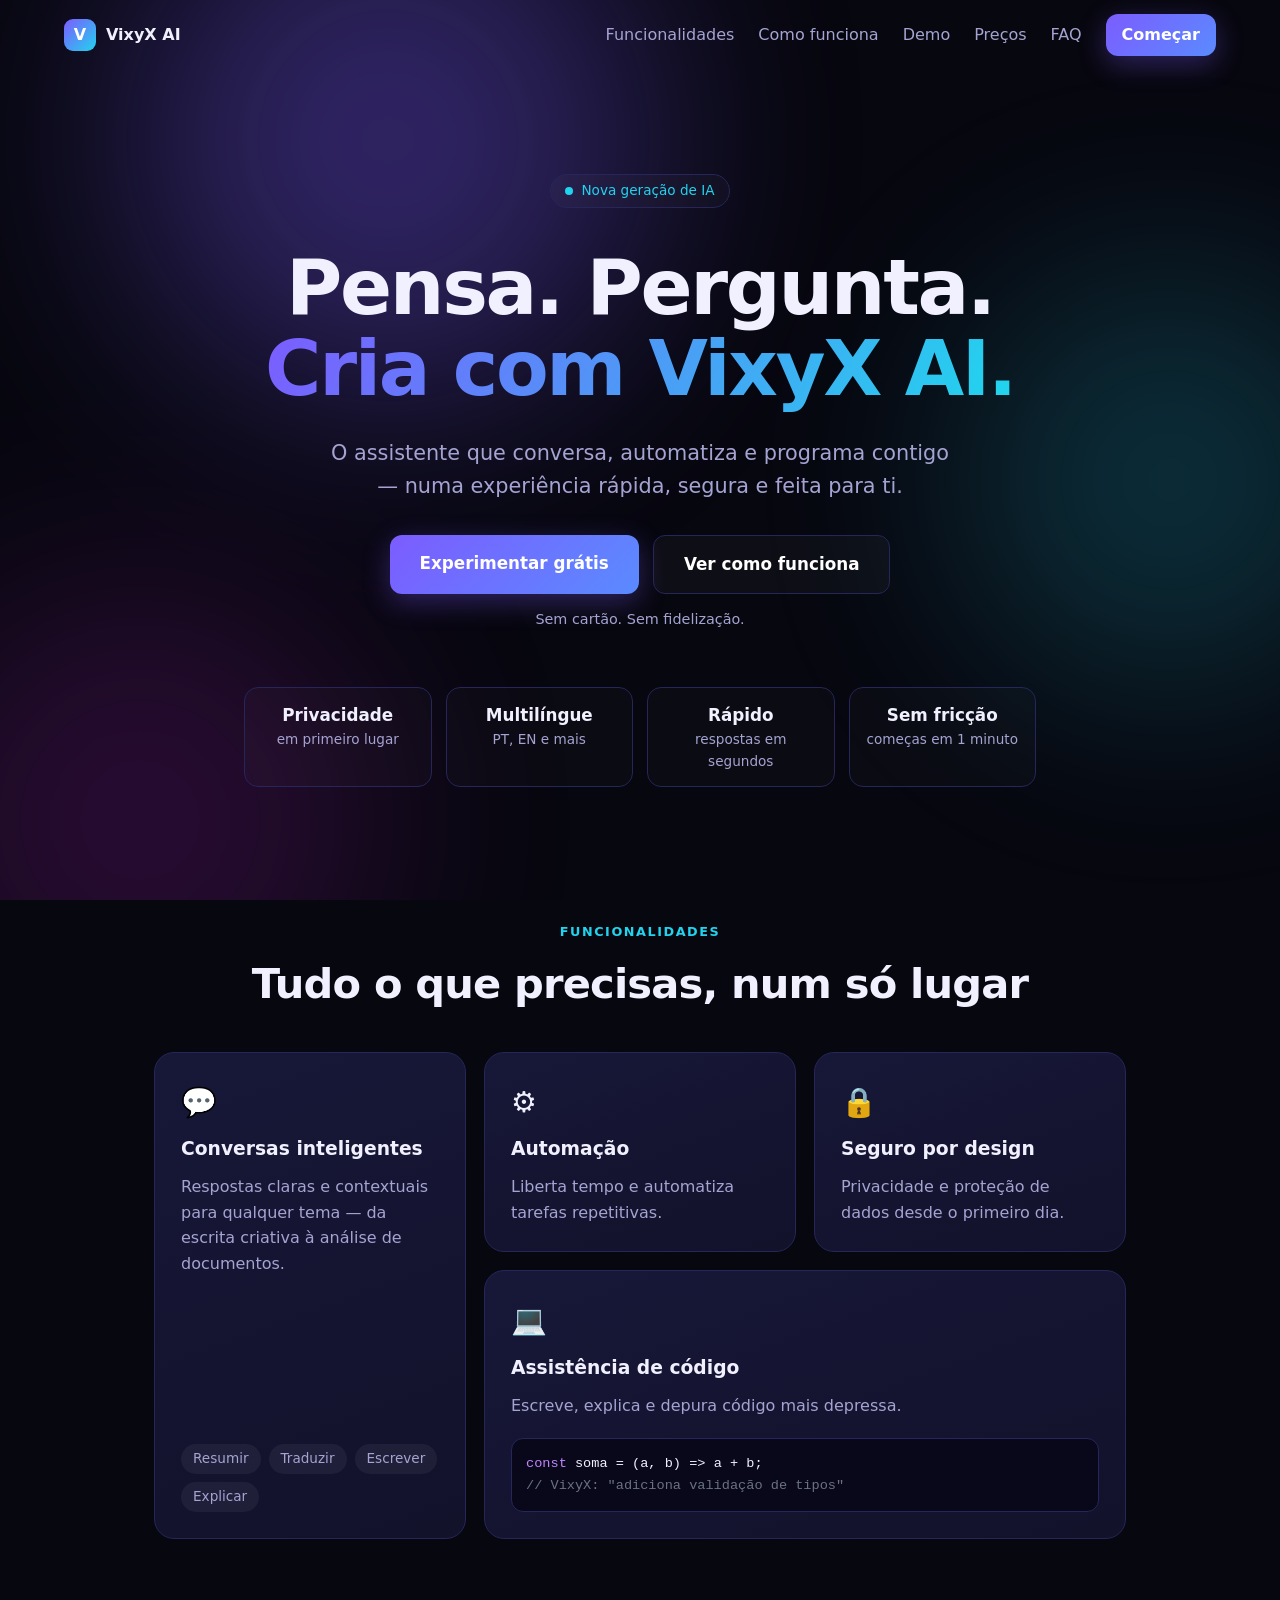
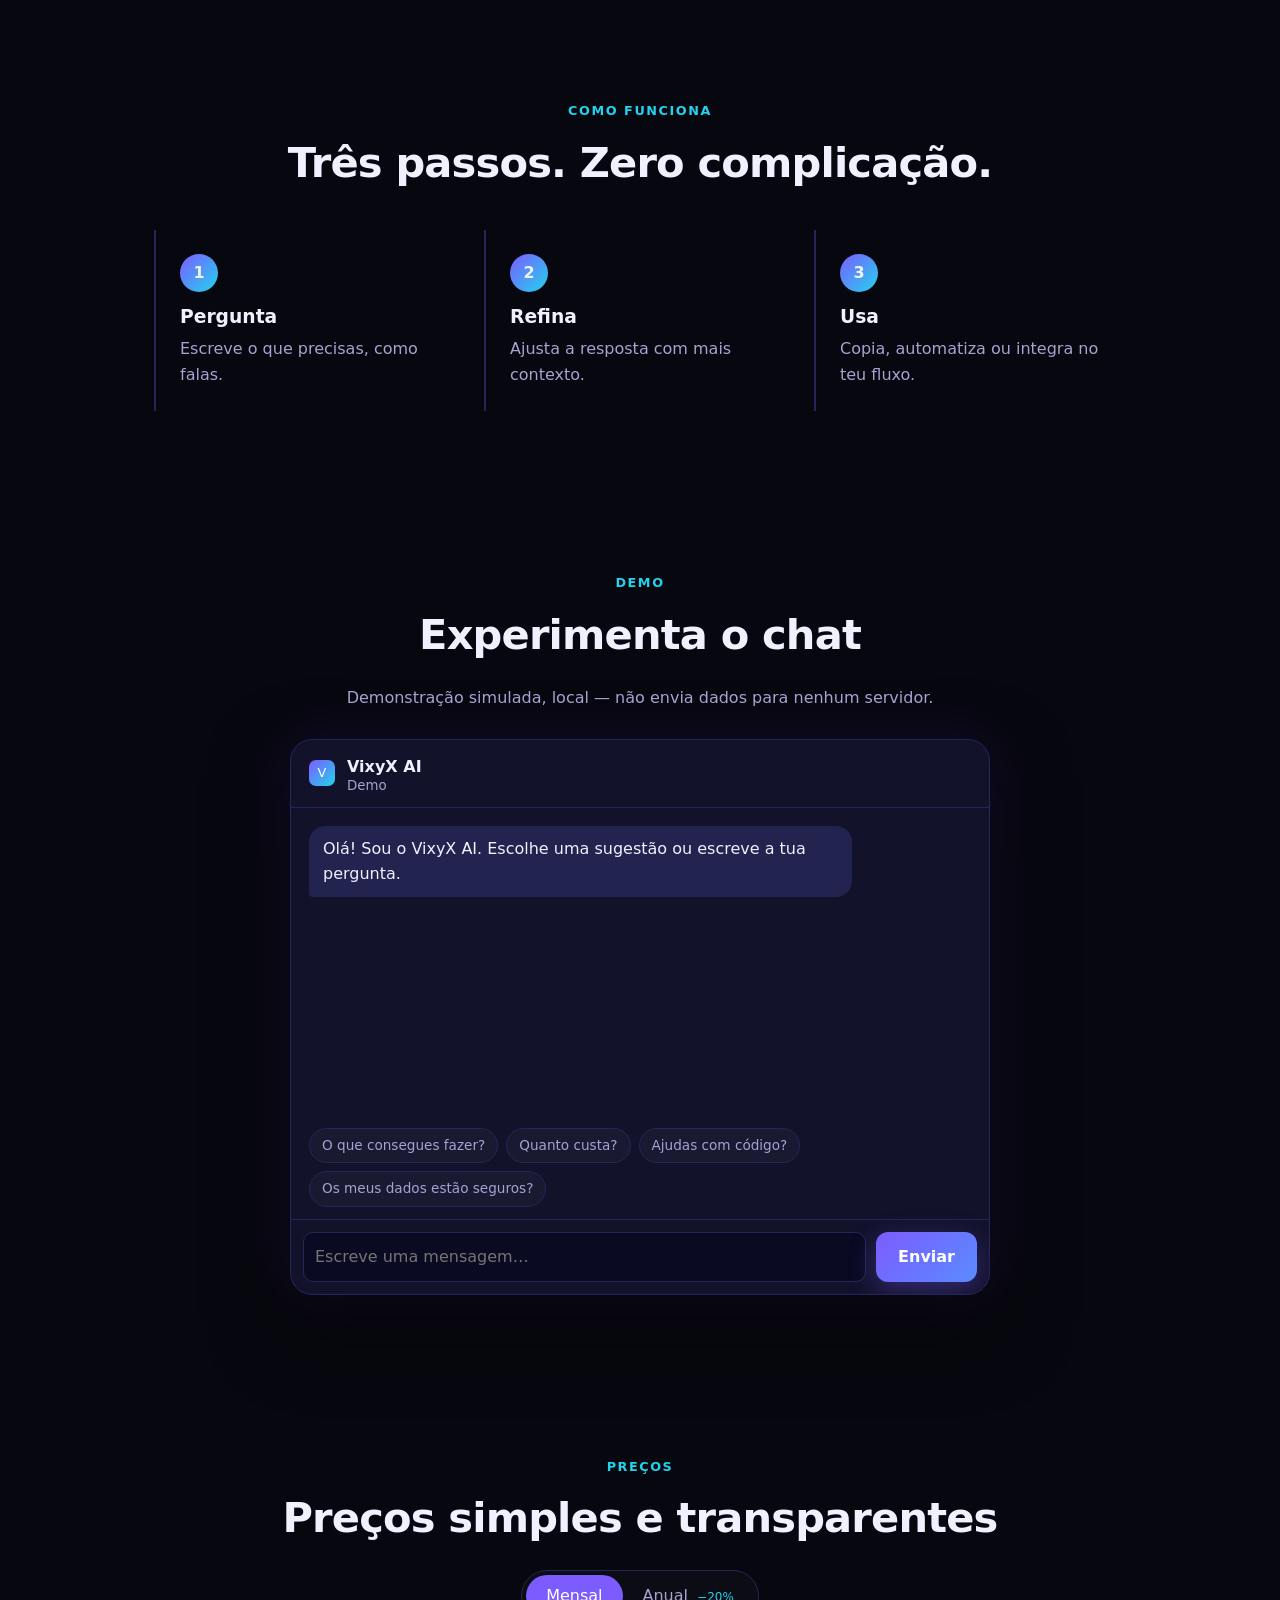
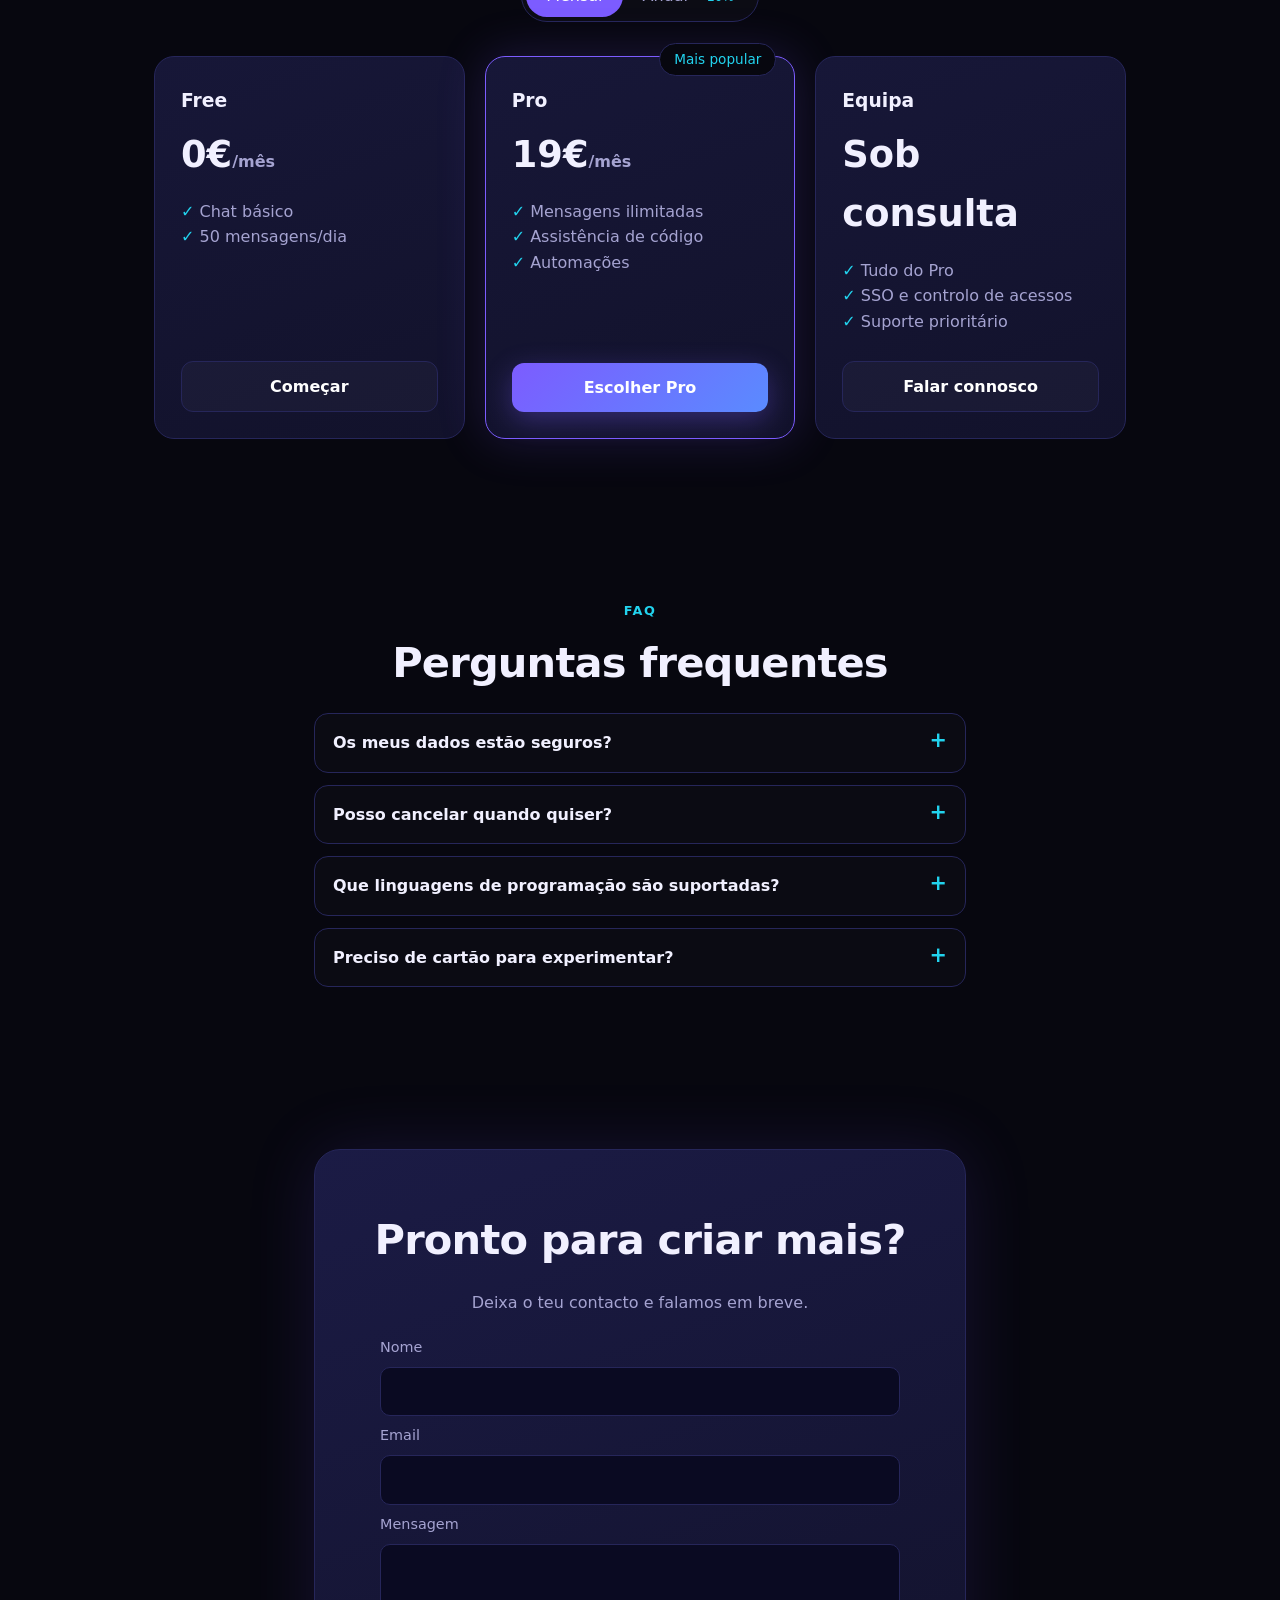
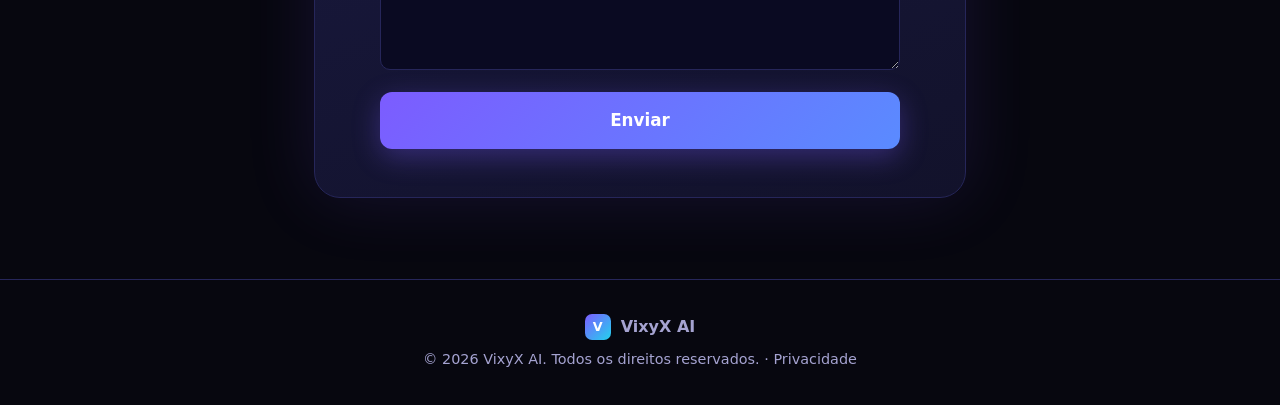
==== commit fe6f8a9d: "Add GitHub Pages deploy workflow and privacy page Co-authored-by: Copilot App <223556219+Copilot@use" ====
--- a/index.html
+++ b/index.html
@@ -11,9 +11,11 @@
 <meta property="og:title" content="VixyX AI — Cria mais, faz mais com IA">
 <meta property="og:description" content="Conversas inteligentes, automação e assistência de código numa plataforma segura.">
 <meta property="og:url" content="https://vixyx.ai/">
-<meta property="og:image" content="https://vixyx.ai/og-image.svg">
+<meta property="og:image" content="https://vixyx.ai/og-image.png">
+<meta property="og:image:width" content="1200">
+<meta property="og:image:height" content="630">
 <meta name="twitter:card" content="summary_large_image">
-<meta name="twitter:image" content="https://vixyx.ai/og-image.svg">
+<meta name="twitter:image" content="https://vixyx.ai/og-image.png">
 <link rel="icon" href="data:image/svg+xml,%3Csvg xmlns='http://www.w3.org/2000/svg' viewBox='0 0 32 32'%3E%3Crect width='32' height='32' rx='8' fill='%237c5cff'/%3E%3Ctext x='16' y='22' font-size='18' text-anchor='middle' fill='white' font-family='Arial' font-weight='bold'%3EV%3C/text%3E%3C/svg%3E">
 <script type="application/ld+json">
 {"@context":"https://schema.org","@graph":[
@@ -145,7 +147,7 @@
 
 <footer>
   <a class="logo" href="#top"><span class="mark sm">V</span>VixyX AI</a>
-  <p>© <span id="y">2026</span> VixyX AI. Todos os direitos reservados.</p>
+  <p>© <span id="y">2026</span> VixyX AI. Todos os direitos reservados. · <a href="privacidade.html">Privacidade</a></p>
 </footer>
 <script src="script.js"></script>
 </body>
